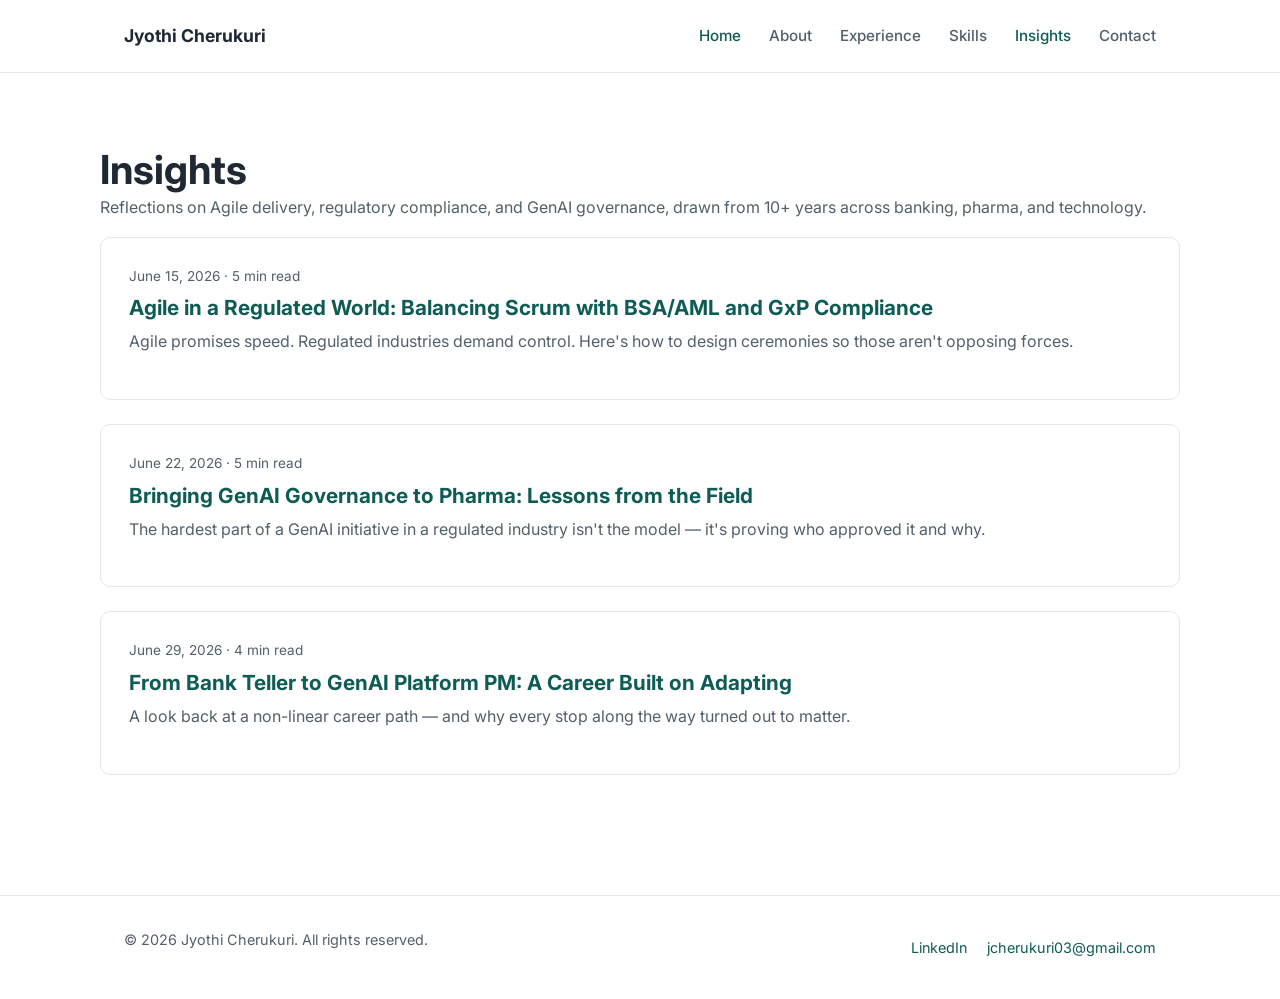
==== insights/index.html @ c21ca2cd "Add insights listing page" ====
<!DOCTYPE html>
<html lang="en">
<head>
  <meta charset="UTF-8">
  <meta name="viewport" content="width=device-width, initial-scale=1.0">
  <title>Insights | Jyothi Cherukuri</title>
  <meta name="description" content="Reflections on Agile delivery, regulatory compliance, and GenAI governance from Jyothi Cherukuri.">
  <link rel="preconnect" href="https://fonts.googleapis.com">
  <link href="https://fonts.googleapis.com/css2?family=Inter:wght@400;500;600;700&display=swap" rel="stylesheet">
  <link rel="stylesheet" href="../css/styles.css">
</head>
<body>
  <header class="site-header">
    <div class="container nav-inner">
      <a href="../index.html" class="logo">Jyothi Cherukuri</a>
      <button class="nav-toggle" id="navToggle" aria-label="Toggle navigation" aria-expanded="false">
        <span></span><span></span><span></span>
      </button>
      <nav class="site-nav" id="siteNav">
        <a href="../index.html">Home</a>
        <a href="../about.html">About</a>
        <a href="../experience.html">Experience</a>
        <a href="../skills.html">Skills</a>
        <a href="index.html">Insights</a>
        <a href="../contact.html">Contact</a>
      </nav>
    </div>
  </header>

  <main>
    <section class="section container">
      <h1>Insights</h1>
      <p>Reflections on Agile delivery, regulatory compliance, and GenAI governance, drawn from 10+ years across banking, pharma, and technology.</p>
      <div class="post-list">
        <div class="post-card">
          <p class="post-meta">June 15, 2026 &middot; 5 min read</p>
          <h3><a href="agile-in-regulated-world.html">Agile in a Regulated World: Balancing Scrum with BSA/AML and GxP Compliance</a></h3>
          <p>Agile promises speed. Regulated industries demand control. Here's how to design ceremonies so those aren't opposing forces.</p>
        </div>
        <div class="post-card">
          <p class="post-meta">June 22, 2026 &middot; 5 min read</p>
          <h3><a href="genai-governance-pharma.html">Bringing GenAI Governance to Pharma: Lessons from the Field</a></h3>
          <p>The hardest part of a GenAI initiative in a regulated industry isn't the model &mdash; it's proving who approved it and why.</p>
        </div>
        <div class="post-card">
          <p class="post-meta">June 29, 2026 &middot; 4 min read</p>
          <h3><a href="bank-teller-to-genai-pm.html">From Bank Teller to GenAI Platform PM: A Career Built on Adapting</a></h3>
          <p>A look back at a non-linear career path &mdash; and why every stop along the way turned out to matter.</p>
        </div>
      </div>
    </section>
  </main>

  <footer class="site-footer">
    <div class="container footer-inner">
      <p>&copy; 2026 Jyothi Cherukuri. All rights reserved.</p>
      <div class="footer-links">
        <a href="https://www.linkedin.com/in/jyothi-cherukuri-42a14824/" target="_blank" rel="noopener noreferrer">LinkedIn</a>
        <a href="mailto:jcherukuri03@gmail.com">jcherukuri03@gmail.com</a>
      </div>
    </div>
  </footer>

  <script src="../js/main.js"></script>
</body>
</html>
---- css/styles.css ----
:root {
  --color-bg: #ffffff;
  --color-surface: #f4f6f5;
  --color-text: #1f2933;
  --color-text-muted: #52606d;
  --color-accent: #0f5c57;
  --color-accent-dark: #0b4541;
  --color-border: #e3e8e6;
  --font-sans: 'Inter', -apple-system, BlinkMacSystemFont, 'Segoe UI', Roboto, sans-serif;
  --max-width: 1080px;
  --radius: 10px;
  --shadow-sm: 0 1px 2px rgba(31, 41, 51, 0.06);
  --shadow-md: 0 8px 24px rgba(31, 41, 51, 0.08);
}

* { box-sizing: border-box; margin: 0; padding: 0; }

html { scroll-behavior: smooth; }

body {
  font-family: var(--font-sans);
  color: var(--color-text);
  background: var(--color-bg);
  line-height: 1.6;
  -webkit-font-smoothing: antialiased;
}

img { max-width: 100%; display: block; }

a { color: var(--color-accent); text-decoration: none; }
a:hover { color: var(--color-accent-dark); }

.container {
  max-width: var(--max-width);
  margin: 0 auto;
  padding: 0 24px;
}

h1, h2, h3 { line-height: 1.25; font-weight: 700; }
h1 { font-size: 2.5rem; }
h2 { font-size: 1.9rem; margin-bottom: 16px; }
h3 { font-size: 1.3rem; margin-bottom: 8px; }
p { margin-bottom: 16px; color: var(--color-text-muted); }

/* Header / Nav */
.site-header {
  border-bottom: 1px solid var(--color-border);
  position: sticky;
  top: 0;
  background: rgba(255, 255, 255, 0.95);
  backdrop-filter: blur(6px);
  z-index: 100;
}

.nav-inner {
  display: flex;
  align-items: center;
  justify-content: space-between;
  height: 72px;
}

.logo { font-weight: 700; font-size: 1.1rem; color: var(--color-text); }

.site-nav { display: flex; gap: 28px; }

.site-nav a { color: var(--color-text-muted); font-weight: 500; font-size: 0.95rem; }

.site-nav a.active,
.site-nav a:hover { color: var(--color-accent); }

.nav-toggle {
  display: none;
  flex-direction: column;
  gap: 5px;
  background: none;
  border: none;
  cursor: pointer;
  padding: 8px;
}

.nav-toggle span {
  width: 22px;
  height: 2px;
  background: var(--color-text);
  transition: transform 0.2s ease, opacity 0.2s ease;
}

/* Hero */
.hero { padding: 96px 0 64px; text-align: center; }

.hero-monogram {
  width: 96px;
  height: 96px;
  border-radius: 50%;
  background: var(--color-accent);
  color: #fff;
  display: flex;
  align-items: center;
  justify-content: center;
  font-size: 2rem;
  font-weight: 700;
  margin: 0 auto 32px;
}

.hero h1 { margin-bottom: 12px; }

.tagline { color: var(--color-accent); font-weight: 600; font-size: 1.1rem; margin-bottom: 20px; }

.hero-sub { max-width: 640px; margin: 0 auto 32px; font-size: 1.05rem; }

.hero-cta { display: flex; gap: 16px; justify-content: center; flex-wrap: wrap; }

/* Buttons */
.btn {
  display: inline-block;
  padding: 12px 28px;
  border-radius: var(--radius);
  font-weight: 600;
  font-size: 0.95rem;
  border: 2px solid transparent;
  cursor: pointer;
}

.btn-primary { background: var(--color-accent); color: #fff; }
.btn-primary:hover { background: var(--color-accent-dark); color: #fff; }

.btn-outline { border-color: var(--color-accent); color: var(--color-accent); }
.btn-outline:hover { background: var(--color-accent); color: #fff; }

/* Stat strip */
.stat-strip {
  display: grid;
  grid-template-columns: repeat(3, 1fr);
  gap: 24px;
  padding: 48px 0;
  border-top: 1px solid var(--color-border);
  border-bottom: 1px solid var(--color-border);
}

.stat { text-align: center; }
.stat .stat-number { font-size: 1.8rem; font-weight: 700; color: var(--color-accent); display: block; margin-bottom: 6px; }
.stat p { margin-bottom: 0; font-size: 0.95rem; }

/* Section spacing */
.section { padding: 72px 0; }
.section-surface { background: var(--color-surface); }

/* Cards */
.cards { display: grid; grid-template-columns: repeat(auto-fit, minmax(260px, 1fr)); gap: 24px; }

.card {
  background: #fff;
  border: 1px solid var(--color-border);
  border-radius: var(--radius);
  padding: 28px;
  box-shadow: var(--shadow-sm);
}

/* Timeline (Experience page) */
.timeline { display: flex; flex-direction: column; gap: 40px; }

.timeline-item { border-left: 3px solid var(--color-accent); padding-left: 24px; position: relative; }

.timeline-item::before {
  content: '';
  position: absolute;
  left: -8px;
  top: 4px;
  width: 13px;
  height: 13px;
  border-radius: 50%;
  background: var(--color-accent);
}

.timeline-role { font-size: 1.2rem; font-weight: 700; margin-bottom: 2px; }
.timeline-meta { color: var(--color-text-muted); font-size: 0.9rem; margin-bottom: 12px; }
.timeline-item ul { padding-left: 20px; }
.timeline-item li { margin-bottom: 8px; color: var(--color-text-muted); }

/* Skills */
.skills-grid { display: grid; grid-template-columns: repeat(auto-fit, minmax(240px, 1fr)); gap: 12px 32px; }

.skills-grid li {
  list-style: none;
  padding: 10px 0;
  border-bottom: 1px solid var(--color-border);
  color: var(--color-text-muted);
}

.tag-list { display: flex; flex-wrap: wrap; gap: 10px; }
.tag {
  background: var(--color-surface);
  border: 1px solid var(--color-border);
  border-radius: 999px;
  padding: 6px 16px;
  font-size: 0.88rem;
  color: var(--color-text);
}

/* Blog list */
.post-list { display: flex; flex-direction: column; gap: 24px; }
.post-card { border: 1px solid var(--color-border); border-radius: var(--radius); padding: 28px; }
.post-meta { color: var(--color-text-muted); font-size: 0.85rem; margin-bottom: 8px; }

/* Blog post article */
.article { max-width: 720px; margin: 0 auto; }
.article h1 { margin-bottom: 8px; }
.article .post-meta { margin-bottom: 32px; }
.article p { color: var(--color-text); font-size: 1.05rem; }
.back-link { display: inline-block; margin-bottom: 32px; font-weight: 600; }

/* Contact form */
.contact-grid { display: grid; grid-template-columns: 1.2fr 0.8fr; gap: 48px; }

.form-group { margin-bottom: 20px; }
.form-group label { display: block; font-weight: 600; margin-bottom: 6px; font-size: 0.9rem; }

.form-group input,
.form-group textarea {
  width: 100%;
  padding: 12px 14px;
  border: 1px solid var(--color-border);
  border-radius: var(--radius);
  font-family: var(--font-sans);
  font-size: 0.95rem;
}

.form-group textarea { min-height: 140px; resize: vertical; }

.contact-side .card { margin-bottom: 16px; }

/* Footer */
.site-footer { border-top: 1px solid var(--color-border); padding: 32px 0; margin-top: 48px; }

.footer-inner {
  display: flex;
  justify-content: space-between;
  align-items: center;
  flex-wrap: wrap;
  gap: 16px;
  color: var(--color-text-muted);
  font-size: 0.9rem;
}

.footer-links { display: flex; gap: 20px; }

/* Fade-in animation */
.fade-in { opacity: 0; transform: translateY(16px); transition: opacity 0.6s ease, transform 0.6s ease; }
.fade-in.visible { opacity: 1; transform: translateY(0); }

/* Responsive */
@media (max-width: 768px) {
  .nav-toggle { display: flex; }
  .site-nav {
    position: absolute;
    top: 72px;
    left: 0;
    right: 0;
    background: #fff;
    flex-direction: column;
    padding: 16px 24px;
    border-bottom: 1px solid var(--color-border);
    display: none;
  }
  .site-nav.open { display: flex; }
  .contact-grid { grid-template-columns: 1fr; }
  .stat-strip { grid-template-columns: 1fr; gap: 32px; }
  h1 { font-size: 2rem; }
}

@media (max-width: 480px) {
  .hero { padding: 64px 0 40px; }
  .section { padding: 48px 0; }
}
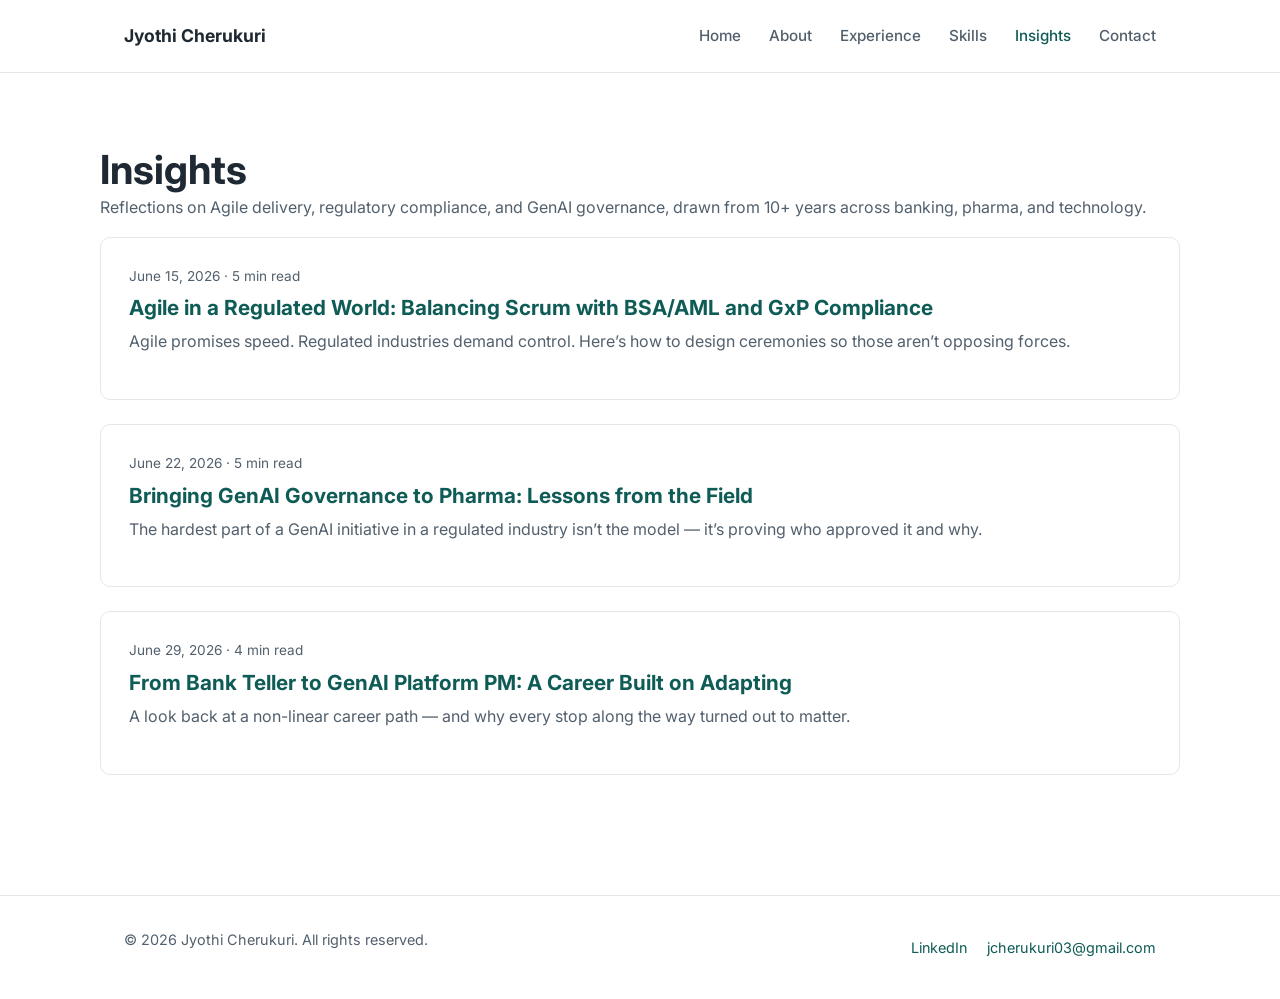
==== commit f8c03c7c: "Fix active-nav highlighting, meta description, typography, and trailing newline 1. js/main.js: Repla" ====
--- a/insights/index.html
+++ b/insights/index.html
@@ -35,12 +35,12 @@
         <div class="post-card">
           <p class="post-meta">June 15, 2026 &middot; 5 min read</p>
           <h3><a href="agile-in-regulated-world.html">Agile in a Regulated World: Balancing Scrum with BSA/AML and GxP Compliance</a></h3>
-          <p>Agile promises speed. Regulated industries demand control. Here's how to design ceremonies so those aren't opposing forces.</p>
+          <p>Agile promises speed. Regulated industries demand control. Here&rsquo;s how to design ceremonies so those aren&rsquo;t opposing forces.</p>
         </div>
         <div class="post-card">
           <p class="post-meta">June 22, 2026 &middot; 5 min read</p>
           <h3><a href="genai-governance-pharma.html">Bringing GenAI Governance to Pharma: Lessons from the Field</a></h3>
-          <p>The hardest part of a GenAI initiative in a regulated industry isn't the model &mdash; it's proving who approved it and why.</p>
+          <p>The hardest part of a GenAI initiative in a regulated industry isn&rsquo;t the model &mdash; it&rsquo;s proving who approved it and why.</p>
         </div>
         <div class="post-card">
           <p class="post-meta">June 29, 2026 &middot; 4 min read</p>
